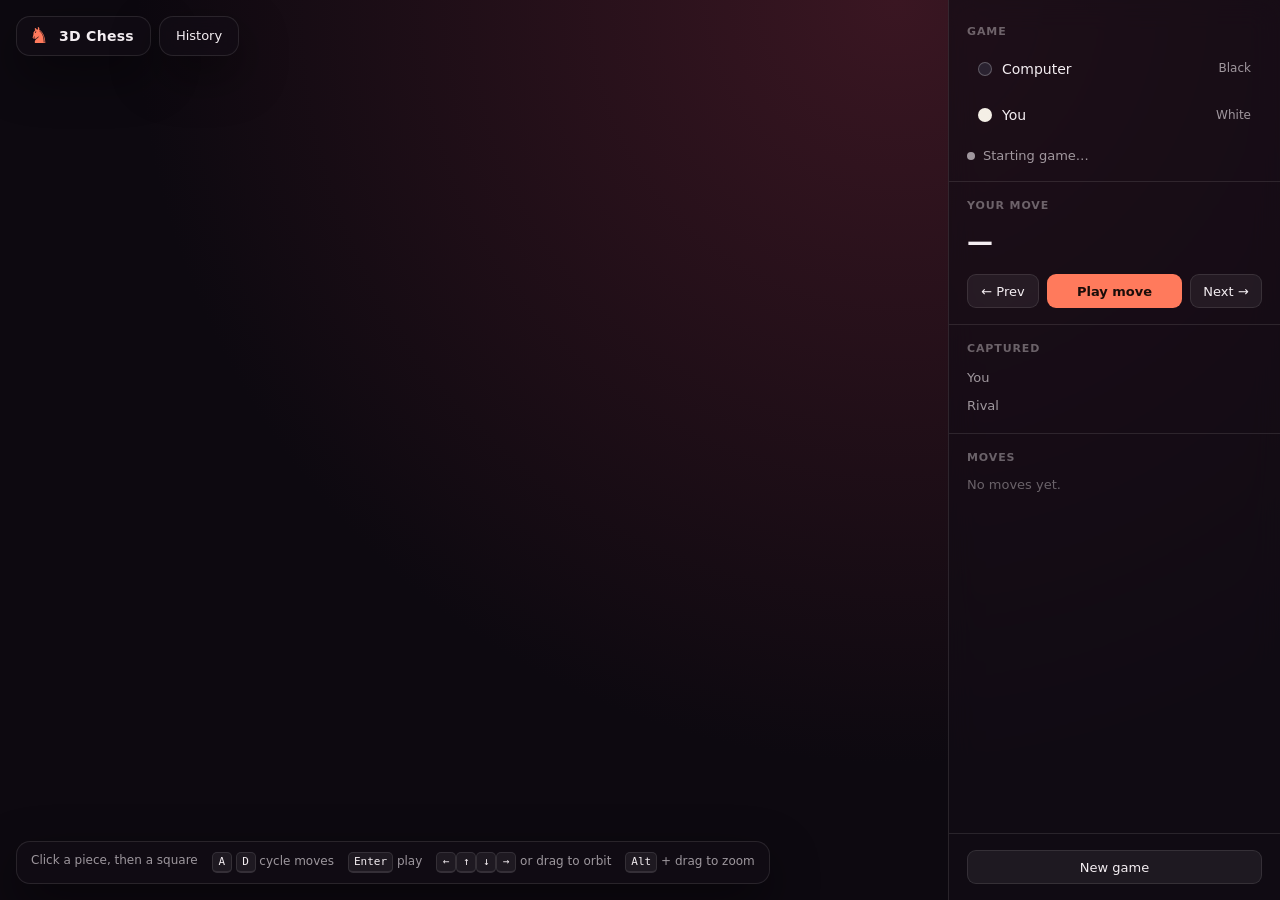
==== 3D-WebGL-CHESS/src/main/resources/static/index.html @ fab84872 "Add in history page" ====
<!DOCTYPE html>
<html lang='en'>
<head>
<title>3D Chess</title>
<meta charset='UTF-8'>
<meta name='viewport' content='width=device-width, initial-scale=1'>

<!-- JavaScript Libraries //-->
<script type='text/javascript' src='/static/js/session.js'></script>
<script type='text/javascript' src='/static/js/gl-matrix-min.js'></script>

<script type='text/javascript' src='/static/js/utils.js'></script>
<script type='text/javascript' src='/static/js/webgl-utils.js'></script>
<script type='text/javascript' src='/static/js/Camera.js'></script>
<script type='text/javascript' src='/static/js/CameraInteractor.js'></script>
<script type='text/javascript' src='/static/js/SceneTransforms.js'></script>
<script type='text/javascript' src='/static/js/Scene.js'></script>
<script type='text/javascript' src='/static/js/BoardClick.js'></script>
<script type='text/javascript' src='/static/js/Chess.js'></script>
<script type='text/javascript' src='/static/js/Textures.js'></script>
<script type='text/javascript' src='/static/js/Animation.js'></script>
<script type='text/javascript' src='/static/js/AI.js'></script>

<style>
:root {
    --bg: #0d0910;
    --glass: rgba(18, 13, 22, 0.72);
    --glass-strong: rgba(18, 13, 22, 0.9);
    --line: rgba(255, 255, 255, 0.1);
    --text: #f4eef2;
    --muted: rgba(244, 238, 242, 0.62);
    --faint: rgba(244, 238, 242, 0.38);
    --accent: #ff7a5c;
    --accent-soft: rgba(255, 122, 92, 0.16);
    --danger: #ff6b6b;
    --radius: 14px;
    color-scheme: dark;
}

* { box-sizing: border-box; }
html, body { height: 100%; margin: 0; }
[hidden] { display: none !important; }

body {
    /* echoes the skybox so the area behind the panel doesn't read as a hard edge */
    background: radial-gradient(ellipse at 70% 0%, #3a1622, transparent 60%), var(--bg);
    color: var(--text);
    font: 14px/1.45 system-ui, -apple-system, "Segoe UI", Roboto, sans-serif;
    overflow: hidden;
}

/* The 3D scene fills everything left of the panel; the HUD floats on top */
#canvas {
    position: fixed;
    top: 0;
    left: 0;
    right: var(--panel-space, 332px);
    bottom: 0;
    display: block;
    width: calc(100% - var(--panel-space, 332px));
    height: 100%;
    cursor: grab;
    outline: none;
}
#canvas:active { cursor: grabbing; }

.glass {
    background: var(--glass);
    border: 1px solid var(--line);
    border-radius: var(--radius);
    backdrop-filter: blur(14px) saturate(1.2);
    -webkit-backdrop-filter: blur(14px) saturate(1.2);
    box-shadow: 0 18px 50px rgba(0, 0, 0, 0.45);
}

/* ---- Top bar ---- */
.topbar {
    position: fixed;
    top: 16px;
    left: 16px;
    right: calc(var(--panel-space, 332px) + 16px);
    display: flex;
    align-items: center;
    justify-content: space-between;
    gap: 12px;
    pointer-events: none;
}
.topbar > * { pointer-events: auto; }

.brand {
    display: flex;
    align-items: center;
    gap: 10px;
    padding: 8px 16px 8px 12px;
    font-weight: 650;
    letter-spacing: 0.02em;
}
.brand-mark { font-size: 22px; line-height: 1; color: var(--accent); }

.topbar-left { display: flex; align-items: center; gap: 8px; }
.nav-link {
    display: inline-flex;
    align-items: center;
    height: 40px;
    padding: 0 16px;
    color: var(--text);
    font-size: 13px;
    font-weight: 500;
    text-decoration: none;
    transition: background-color 0.15s;
}
.nav-link:hover { background: var(--glass-strong); }
.nav-link:focus-visible { outline: 2px solid var(--accent); outline-offset: 2px; }

.session {
    display: flex;
    align-items: center;
    gap: 10px;
    padding: 6px 6px 6px 12px;
    border-radius: 999px;
    font-size: 13px;
}
.session img { width: 26px; height: 26px; border-radius: 50%; }
.session-name { max-width: 180px; overflow: hidden; white-space: nowrap; text-overflow: ellipsis; }

/* ---- Buttons ---- */
.btn {
    display: inline-flex;
    align-items: center;
    justify-content: center;
    gap: 6px;
    height: 34px;
    padding: 0 14px;
    border: 1px solid var(--line);
    border-radius: 9px;
    background: rgba(255, 255, 255, 0.06);
    color: var(--text);
    font-family: inherit;
    font-size: 13px;
    font-weight: 500;
    line-height: 1;
    cursor: pointer;
    transition: background-color 0.15s, border-color 0.15s, opacity 0.15s;
}
.btn:hover:not(:disabled) { background: rgba(255, 255, 255, 0.12); }
.btn:focus-visible { outline: 2px solid var(--accent); outline-offset: 2px; }
.btn:disabled { opacity: 0.4; cursor: not-allowed; }
.btn-primary { background: var(--accent); border-color: transparent; color: #1a0d09; font-weight: 650; }
.btn-primary:hover:not(:disabled) { background: #ff8f75; }
.btn-pill { border-radius: 999px; height: 28px; padding: 0 12px; }
.btn-block { width: 100%; }

/* ---- Side panel ---- */
/* docked flush to the right edge, exactly where the canvas ends */
.panel {
    position: fixed;
    top: 0;
    right: 0;
    bottom: 0;
    width: var(--panel-space, 332px);
    display: flex;
    flex-direction: column;
    overflow: hidden;
    padding-top: 8px;
    border-width: 0 0 0 1px;
    border-radius: 0;
    box-shadow: none;
}

.section { padding: 16px 18px; border-bottom: 1px solid var(--line); }
.section:last-child { border-bottom: 0; }
.section-title {
    margin: 0 0 10px;
    color: var(--faint);
    font-size: 11px;
    font-weight: 600;
    letter-spacing: 0.08em;
    text-transform: uppercase;
}

.players { display: grid; gap: 8px; }
.player {
    display: flex;
    align-items: center;
    gap: 10px;
    padding: 8px 10px;
    border: 1px solid transparent;
    border-radius: 10px;
    transition: background-color 0.2s, border-color 0.2s;
}
.player.active { background: var(--accent-soft); border-color: rgba(255, 122, 92, 0.35); }
.swatch { width: 14px; height: 14px; border-radius: 50%; flex: none; }
.swatch.white { background: #f4efe6; }
.swatch.black { background: #2a2230; border: 1px solid rgba(255, 255, 255, 0.25); }
.player-name { flex: 1; }
.player-tag { color: var(--muted); font-size: 12px; }

.status {
    display: flex;
    align-items: center;
    gap: 8px;
    margin-top: 12px;
    color: var(--muted);
    font-size: 13px;
}
.status.check { color: var(--danger); font-weight: 600; }
.dot { width: 8px; height: 8px; border-radius: 50%; background: currentColor; flex: none; }
.status.thinking .dot { animation: pulse 1s ease-in-out infinite; }
@keyframes pulse { 50% { opacity: 0.25; } }

.selected-move {
    display: flex;
    align-items: baseline;
    justify-content: space-between;
    gap: 8px;
    margin-bottom: 12px;
}
.selected-san { font-size: 26px; font-weight: 650; letter-spacing: 0.01em; }
.selected-detail { color: var(--muted); font-size: 13px; }
.move-controls { display: grid; grid-template-columns: 72px 1fr 72px; gap: 8px; }
.move-controls .btn { padding: 0 8px; white-space: nowrap; }

.captured { display: grid; gap: 6px; font-size: 13px; }
.captured-row { display: flex; align-items: center; gap: 10px; min-height: 22px; }
.captured-label { width: 44px; color: var(--muted); }
.captured-pieces { font-size: 19px; line-height: 1; letter-spacing: 1px; }
.captured-none { color: var(--faint); font-size: 12px; }

.history-section { flex: 1; min-height: 0; display: flex; flex-direction: column; }
.history {
    flex: 1;
    min-height: 0;
    margin: 0;
    padding: 0;
    overflow-y: auto;
    list-style: none;
    font-variant-numeric: tabular-nums;
}
.history li {
    display: grid;
    grid-template-columns: 34px 1fr 1fr;
    padding: 4px 6px;
    border-radius: 6px;
}
.history li:nth-child(odd) { background: rgba(255, 255, 255, 0.03); }
.history .num { color: var(--faint); }
.history .last { color: var(--accent); font-weight: 600; }
.history-empty { margin: 0; color: var(--faint); font-size: 13px; }

/* ---- Controls hint ---- */
.hint {
    position: fixed;
    left: 16px;
    bottom: 16px;
    display: flex;
    flex-wrap: wrap;
    gap: 6px 14px;
    max-width: calc(100% - var(--panel-space, 332px) - 32px);
    padding: 10px 14px;
    color: var(--muted);
    font-size: 12px;
}
.hint span { white-space: nowrap; }
kbd {
    display: inline-block;
    min-width: 20px;
    padding: 1px 5px;
    border: 1px solid var(--line);
    border-bottom-width: 2px;
    border-radius: 5px;
    background: rgba(255, 255, 255, 0.06);
    color: var(--text);
    font: 11px/16px ui-monospace, "Cascadia Mono", Consolas, monospace;
    text-align: center;
}

/* ---- Game over ---- */
.overlay {
    position: fixed;
    inset: 0;
    display: grid;
    place-items: center;
    padding: 24px;
    background: rgba(8, 5, 10, 0.55);
    animation: fade 0.3s ease-out;
}
@keyframes fade { from { opacity: 0; } }
.result-card {
    width: 100%;
    max-width: 360px;
    padding: 32px 28px 28px;
    background: var(--glass-strong);
    text-align: center;
}
.result-crest { font-size: 48px; line-height: 1; color: var(--accent); }
.result-title { margin: 14px 0 6px; font-size: 24px; }
.result-detail { margin: 0 0 24px; color: var(--muted); }

/* ---- Small screens: panel becomes a bottom sheet ---- */
@media (max-width: 720px) {
    /* scene on top, game sheet below */
    #canvas { right: 0; bottom: calc(46vh + 24px); width: 100%; height: calc(100% - 46vh - 24px); }
    .topbar { right: 16px; }
    .panel {
        top: auto; left: 16px; right: 16px; bottom: 16px; width: auto; height: 46vh;
        overflow-y: auto; padding-top: 0;
        border-width: 1px; border-radius: var(--radius); box-shadow: 0 18px 50px rgba(0, 0, 0, 0.45);
    }
    .history-section { flex: none; }
    .history { max-height: 140px; }
    .hint { display: none; }
    .brand-text { display: none; }
    .session-name { max-width: 110px; }
}
</style>
</head>
<body>

<canvas id='canvas' tabindex='0' aria-label='3D chess board. Drag to orbit the camera.'></canvas>

<header class='topbar'>
    <div class='topbar-left'>
        <div class='brand glass'>
            <span class='brand-mark' aria-hidden='true'>&#9822;</span>
            <span class='brand-text'>3D Chess</span>
        </div>
        <a class='nav-link glass' href='/history'>History</a>
    </div>
    <div id='session' class='session glass' hidden>
        <img id='sessionPicture' alt='' referrerpolicy='no-referrer'>
        <span id='sessionName' class='session-name'></span>
        <button type='button' class='btn btn-pill' onclick='signOut()'>Sign out</button>
    </div>
</header>

<aside class='panel glass' aria-label='Game'>
    <section class='section'>
        <h2 class='section-title'>Game</h2>
        <div class='players'>
            <div class='player' id='playerBlack'>
                <span class='swatch black'></span>
                <span class='player-name'>Computer</span>
                <span class='player-tag'>Black</span>
            </div>
            <div class='player' id='playerWhite'>
                <span class='swatch white'></span>
                <span class='player-name'>You</span>
                <span class='player-tag'>White</span>
            </div>
        </div>
        <div class='status' id='status' role='status'><span class='dot'></span><span id='statusText'>Starting game&hellip;</span></div>
    </section>

    <section class='section'>
        <h2 class='section-title'>Your move</h2>
        <div class='selected-move'>
            <span class='selected-san' id='selectedSan'>&mdash;</span>
            <span class='selected-detail' id='selectedDetail'></span>
        </div>
        <div class='move-controls'>
            <button type='button' class='btn' id='prevMove' onclick='selectMove(-1)' aria-label='Previous move'>&larr; Prev</button>
            <button type='button' class='btn btn-primary' id='playMove' onclick='playSelected()'>Play move</button>
            <button type='button' class='btn' id='nextMove' onclick='selectMove(1)' aria-label='Next move'>Next &rarr;</button>
        </div>
    </section>

    <section class='section'>
        <h2 class='section-title'>Captured</h2>
        <div class='captured'>
            <div class='captured-row'><span class='captured-label'>You</span><span class='captured-pieces' id='capturedByWhite'></span></div>
            <div class='captured-row'><span class='captured-label'>Rival</span><span class='captured-pieces' id='capturedByBlack'></span></div>
        </div>
    </section>

    <section class='section history-section'>
        <h2 class='section-title'>Moves</h2>
        <p class='history-empty' id='historyEmpty'>No moves yet.</p>
        <ol class='history' id='history'></ol>
    </section>

    <section class='section'>
        <button type='button' class='btn btn-block' onclick='newGame()'>New game</button>
    </section>
</aside>

<div class='hint glass' aria-label='Controls'>
    <span>Click a piece, then a square</span>
    <span><kbd>A</kbd> <kbd>D</kbd> cycle moves</span>
    <span><kbd>Enter</kbd> play</span>
    <span><kbd>&larr;</kbd><kbd>&uarr;</kbd><kbd>&darr;</kbd><kbd>&rarr;</kbd> or drag to orbit</span>
    <span><kbd>Alt</kbd> + drag to zoom</span>
</div>

<div class='overlay' id='gameOver' hidden>
    <div class='result-card glass' role='dialog' aria-modal='true' aria-labelledby='resultTitle'>
        <div class='result-crest' aria-hidden='true'>&#9818;</div>
        <h2 class='result-title' id='resultTitle'></h2>
        <p class='result-detail' id='resultDetail'></p>
        <button type='button' class='btn btn-primary btn-block' onclick='newGame()'>Play again</button>
    </div>
</div>


<script>

/*

	The project is seperated into many javascript files for clean code
	
	The technqiues used are described in this section
	
	for Animation we used b-slpine interpolation for animations 
		this is all located in the Animation.js file
		
	for Textures all of the texture loading and processing in Textures.js
	
	Many of the other techinques where reused from previous projects
	
	All of the rendering happens in the draw function in the Scene.js file
	
	
*/






var gl = null;     // WebGL context
var shaderProgram = null;    // The program (shaders)
var materials = null;
var skyPrg = null;
var anime = [];
var Pos = null;
var boxPos = null;
var chess = null;

var curMove = 0;
var allMoves = null;
var gameId = '123';
var playerId = "";
var moveLock = false;
var startingColor = "WHITE";

/* ---------- HUD ---------- */

var thinking = false;      // waiting on the server for our move + the computer's reply
var gameOverShown = false;

const PIECE_NAMES = { p: "Pawn", n: "Knight", b: "Bishop", r: "Rook", q: "Queen", k: "King" };
const GLYPHS = {
    w: { k: "♔", q: "♕", r: "♖", b: "♗", n: "♘", p: "♙" },
    b: { k: "♚", q: "♛", r: "♜", b: "♝", n: "♞", p: "♟" }
};

function $id(id){ return document.getElementById(id); }

/*
    chess.js lists a promotion once per piece (=Q, =R, =B, =N) with identical squares,
    so cycling could silently pick a rook; pawns always promote to a queen
*/
function playerMoves(){
    return chess.moves({verbose : true}).filter(m => !m.promotion || m.promotion === "q");
}

function canPlay(){
    return !thinking && !chess.game_over() && chess.turn() === "w" && allMoves && allMoves.length > 0;
}

function highlightSelected(){
    if(!allMoves || allMoves.length === 0) return;
    const mv = allMoves[curMove];
    try{
        clearMoves();
        showMove(mv.from, mv.to);
    }
    catch(err){
        // models are still loading; the highlight shows up on the next selection
    }
}

function selectMove(delta){
    if(!canPlay()) return;
    curMove = (curMove + delta + allMoves.length) % allMoves.length;
    highlightSelected();
    refreshHud();
}

function playSelected(){
    if(!canPlay()) return;
    const mv = allMoves[curMove];
    move(mv.from, mv.to, mv.promotion);
}

/* ---------- Clicking pieces ---------- */

var selectedFrom = null;   // square of the piece picked by clicking, waiting for a destination

function isOwnPiece(square){
    const piece = square && chess.get(square);
    return !!piece && piece.color === chess.turn();
}

function clickTarget(square){
    if(!square || !canPlay()) return null;
    if(selectedFrom && allMoves.some(m => m.from === selectedFrom && m.to === square)) return "destination";
    if(isOwnPiece(square)) return "piece";
    return null;
}

function clearSelection(){
    selectedFrom = null;
    clearMoves();
}

function onSquareClicked(square){
    const target = clickTarget(square);
    if(target === "destination"){
        const mv = allMoves.find(m => m.from === selectedFrom && m.to === square);
        clearSelection();
        move(mv.from, mv.to, mv.promotion);
        return;
    }
    if(target === "piece"){
        clearMoves();
        selectedFrom = square;
        const piece = pieceAt(square);
        if(piece) piece.Selected = true;
        showMoves(square);
        // keep the panel's move in step with the clicked piece
        const first = allMoves.findIndex(m => m.from === square);
        if(first >= 0) curMove = first;
        refreshHud();
        return;
    }
    if(selectedFrom){
        clearSelection();
        refreshHud();
    }
}

function onSquareHovered(square){
    document.getElementById("canvas").style.cursor = clickTarget(square) ? "pointer" : "";
}

function newGame(){
    window.location.reload();
}

function setStatus(text, kind){
    $id("statusText").textContent = text;
    $id("status").className = "status" + (kind ? " " + kind : "");
}

function refreshHud(){
    if(!chess) return;
    const turn = chess.turn();
    $id("playerWhite").classList.toggle("active", turn === "w" && !chess.game_over());
    $id("playerBlack").classList.toggle("active", turn === "b" && !chess.game_over());

    if(chess.game_over()) setStatus("Game over");
    else if(thinking) setStatus("Computer is thinking…", "thinking");
    else if(chess.in_check() && turn === "w") setStatus("Check — your move", "check");
    else setStatus(turn === "w" ? "Your move" : "Waiting for the computer");

    // Selected move
    const playable = canPlay();
    if(playable && curMove >= allMoves.length) curMove = 0;
    const mv = playable ? allMoves[curMove] : null;
    $id("selectedSan").textContent = mv ? mv.san : "—";
    $id("selectedDetail").textContent = mv
        ? `${PIECE_NAMES[mv.piece]} ${mv.from}→${mv.to}${mv.promotion ? " = " + PIECE_NAMES[mv.promotion] : ""} · ${curMove + 1}/${allMoves.length}`
        : "";
    ["prevMove", "playMove", "nextMove"].forEach(id => $id(id).disabled = !playable);

    // Move list, one row per full move
    const verbose = chess.history({ verbose: true });
    const list = $id("history");
    list.textContent = "";
    for(let i = 0; i < verbose.length; i += 2){
        const li = document.createElement("li");
        [String(i / 2 + 1) + ".", verbose[i].san, verbose[i + 1] ? verbose[i + 1].san : ""].forEach((text, col) => {
            const span = document.createElement("span");
            span.textContent = text;
            if(col === 0) span.className = "num";
            else if(i + col - 1 === verbose.length - 1) span.className = "last";
            li.appendChild(span);
        });
        list.appendChild(li);
    }
    $id("historyEmpty").hidden = verbose.length > 0;
    list.scrollTop = list.scrollHeight;

    // Captured pieces, grouped by who took them
    const taken = { w: [], b: [] };
    verbose.filter(m => m.captured).forEach(m => {
        taken[m.color].push(GLYPHS[m.color === "w" ? "b" : "w"][m.captured]);
    });
    [["capturedByWhite", "w"], ["capturedByBlack", "b"]].forEach(([id, color]) => {
        const el = $id(id);
        el.textContent = taken[color].join("") || "None";
        el.className = taken[color].length ? "captured-pieces" : "captured-none";
    });
}

function showGameOver(){
    if(gameOverShown) return;
    gameOverShown = true;
    let title, detail;
    if(chess.in_checkmate()){
        const youWon = chess.turn() === "b";
        title = youWon ? "Checkmate — you win" : "Checkmate — you lose";
        detail = youWon ? "Nicely played." : "The computer got you this time.";
    }
    else if(chess.in_stalemate()){ title = "Stalemate"; detail = "No legal moves left — it's a draw."; }
    else if(chess.in_threefold_repetition()){ title = "Draw"; detail = "Threefold repetition."; }
    else if(chess.insufficient_material()){ title = "Draw"; detail = "Not enough material to checkmate."; }
    else { title = "Draw"; detail = "Fifty-move rule."; }
    $id("resultTitle").textContent = title;
    $id("resultDetail").textContent = detail;
    $id("gameOver").hidden = false;
    refreshHud();
}

// Match the canvas resolution to its on-screen size so the scene stays sharp and undistorted
function resizeCanvas(){
    const c = $id("canvas");
    const dpr = Math.min(window.devicePixelRatio || 1, 2);
    const w = Math.max(1, Math.round(c.clientWidth * dpr));
    const h = Math.max(1, Math.round(c.clientHeight * dpr));
    if(c.width !== w || c.height !== h){
        c.width = w;
        c.height = h;
    }
    if(gl){
        gl.viewportWidth = w;
        gl.viewportHeight = h;
    }
}

/* ---------- Server calls ---------- */

async function getGameId(){
    const params = new URLSearchParams()
    params.append("startingSide", startingColor)
    fetch(`/game/start?${params}`, {
        method: "GET",
    })
    .then(checkAuth)
    .then(readResult)
    .then(data => {
        gameId = data.gameId;
        playerId = data.playerId;
        refreshHud();
    })
    .catch(err => {
        console.log(err);
        setStatus("Couldn't start a game. Try reloading.", "check");
    });
}

// the server checks every move: it must be this player's game, their turn, and a legal move
function readResult(re){
    if(!re.ok){
        const reason = { 400: "That move was rejected.", 404: "This game is no longer available.", 409: "That move can't be played right now." };
        throw new Error(reason[re.status] || "Something went wrong. Try again.");
    }
    return re.json();
}

async function postMove(move){
    console.log(JSON.stringify(move))
    const path = `/game/${gameId}/move`
    await fetch(path , {
        method: "POST",
        headers: {
            'Accept': 'application/json',
            'Content-Type': 'application/json',
            'X-XSRF-TOKEN': csrfToken()
        },
        body: JSON.stringify(move)
    })
    .then(checkAuth)
    .then(readResult)
    .then(re => {
        console.log(re)
        createAnime(re.move, re.moveResult);
        if(re.status === "IN_PROGRESS"){
            refreshHud();
            getOppMove();
        }
        else{
            thinking = false;
            refreshHud();
        }
    })
    .catch(moveFailed);
}

function moveFailed(err){
    console.log(err);
    thinking = false;
    refreshHud();
    if(err && err.message && !chess.game_over()) setStatus(err.message, "check");
}

function getOppMove(move){
    console.log(JSON.stringify(move))
    const path = `/game/${gameId}/opponents/move`
    fetch(path , {
        method: "GET",
    })
        .then(checkAuth)
        .then(readResult)
        .then(re => {
            console.log(re)
            createAnime(re.move, re.moveResult)
            allMoves = playerMoves();
            curMove = 0;
            thinking = false;
            refreshHud();
        })
        .catch(moveFailed);
}

function move(from, to, promotion){
    if(thinking) return;
    thinking = true;
    refreshHud();
    postMove({from: from , to: to, promotion: promotion || null})
}
// cord is the piece's logical square; captured or replaced pieces have it cleared
function pieceAt(square){
    return Scene.objects.filter(obj => obj.cord == square)[0];
}

function animateTo(obj, square){
    obj.cord = square;
    obj.animation = Animation.createAnimation(obj.location , Pos[obj.name][square]);
}

function whenLanded(obj, callback){
    (function check(){
        if(obj.animation) requestAnimFrame(check);
        else callback();
    })();
}

/*
    Every mesh is modelled at its starting square and placed with an offset from
    Pos[meshName], so the promoted piece reuses the GPU buffers of an existing mesh
    of that type and colour (side picks the white/black texture) and that mesh's Pos table.
*/
function promote(pawn, square, type){
    const typeName = PIECE_NAMES[type];
    const meshes = Scene.objects.filter(o => o.name && o.name.startsWith(typeName) && o.vertexBuff);
    // same colour first: knights are modelled facing their own side
    const template = meshes.filter(o => o.side === pawn.side)[0] || meshes[0];
    const piece = {
        name: template.name,
        side: pawn.side,
        location: Pos[template.name][square].slice(),
        cord: square,
        Selected: false,
        isVisible: false,
        promoted: true,
        normals: template.normals,
        vertexBuff: template.vertexBuff,
        IdxBuffer: template.IdxBuffer,
        textBuff: template.textBuff
    };
    Scene.objects.push(piece);
    pawn.cord = "";

    // swap models once the pawn reaches the last rank, unless the new piece was taken in the meantime
    whenLanded(pawn, () => {
        pawn.isVisible = false;
        if(piece.cord) piece.isVisible = true;
    });
}

/*
    localMove is the {from, to} that was sent; move is the server's verbose
    chess.js result, which is what knows about captures, castling and promotion
*/
function createAnime(localMove,move){
    if(move){
        try{
            chess.move({from: move.from, to: move.to, promotion: move.promotion})

            //make the captured piece invisible; en passant takes the pawn beside the target square
            if(move.captured){
                let square = move.flags.includes("e") ? move.to[0] + move.from[1] : move.to;
                let captured = pieceAt(square);
                if(captured){
                    captured.isVisible = false;
                    captured.Selected = false;
                    captured.cord = "";
                }
            }

            //castling: k = king side (h -> f), q = queen side (a -> d)
            if(move.flags.includes("k") || move.flags.includes("q")){
                let rank = move.from[1];
                let kingSide = move.flags.includes("k");
                let rook = pieceAt((kingSide ? "h" : "a") + rank);
                if(rook) animateTo(rook, (kingSide ? "f" : "d") + rank);
            }

            let piece = pieceAt(move.from);
            animateTo(piece, move.to);
            if(move.promotion){
                promote(piece, move.to, move.promotion);
            }
            clearMoves();
        }
        catch(err){
            console.log(err);
        }
    }
}


function showMoves(from){

	let moves = chess.moves({'square' : from , verbose : true })
	console.log(moves);
	moves.forEach(function(move){
		let boxes = Scene.boxs.filter(x => x.name == move.to)
		boxes.forEach(b => b.isVisible = true);
		
	})

}
function showMove(from , to){
	
	let piece = Scene.objects.filter(x => x.cord == from)[0]
	let box = Scene.boxs.filter(x => x.name == to )[0]
	console.log(piece);
	piece.Selected = true;
	box.isVisible = true;

}
function clearMoves(){

	let boxs = Scene.boxs.filter(x => x.isVisible)
	let piece = Scene.objects.filter(x => x.Selected);
	piece.forEach(x => x.Selected = false);
	boxs.forEach(x => x.isVisible = false)

}


function initSkybox(attrList , uniformList){

	var fragmentShader = null; //= utils.getShader(gl, "shader-fs");
	var vertexShader = null; //= utils.getShader(gl, "shader-vs");
	
	Scene.loadna("/shader/skybox.vert" , function(text,url){
	    console.log(text);
		let shader = gl.createShader(gl.VERTEX_SHADER)
		gl.shaderSource(shader , text);
		gl.compileShader(shader);
		vertexShader = shader;
		
	});
	
	Scene.loadna("/shader/skybox.frag", function(text , url){
		
		let shader = gl.createShader(gl.FRAGMENT_SHADER);
		gl.shaderSource(shader , text);
		gl.compileShader(shader)
		fragmentShader = shader;
		
	
	});
	 
	skyPrg = gl.createProgram();
	gl.attachShader(skyPrg, vertexShader);
	gl.attachShader(skyPrg, fragmentShader);
	
	gl.linkProgram(skyPrg);
	
	if (!gl.getProgramParameter(skyPrg, gl.LINK_STATUS)) {
			

			alert("Could not initialise shaders");
	}
	
	
	for(var i=0, max = attrList.length; i <max; i+=1){
			skyPrg[attrList[i]] = gl.getAttribLocation(skyPrg, attrList[i]);
	}
	for(var i=0, max = uniformList.length; i < max; i +=1){
			skyPrg[uniformList[i]] = gl.getUniformLocation(skyPrg, uniformList[i]);
	}
	
	gl.uniform3fv(skyPrg.uLightPosition,   [0,5,20]);
	gl.uniform3fv(skyPrg.uLightAmbient,    [1.0,1.0,1.0,1.0]);
	gl.uniform4fv(skyPrg.uLightDiffuse,    [1.0,1.0,1.0,1.0]);
	gl.uniform1f(skyPrg.uAlpha, 1.0);
	//gl.uniform1i(skyPrg.uUseVertexColor, useVertexColors);
	gl.uniform1i(skyPrg.uUseLambert, true);
	
	//console.log(skyPrg)
}
	function renderSkyBox(){
		
		try{
			if(Scene.objects == undefined) return;
			var object = Scene.objects[0];
			//console.log(object)
			gl.useProgram(skyPrg);
			Scene.transforms.prg = skyPrg;
			
			Scene.transforms.updatePerspective();
			
			Scene.transforms.calculateModelView();
			Scene.transforms.push();
			mat4.scale(Scene.transforms.mvMatrix , [420.0,420.0,420.0]);
			mat4.rotate(Scene.transforms.mvMatrix  , 90 , [0,0,0])
			
			Scene.transforms.setMatrixUniforms();
			Scene.transforms.pop();
			
		
			//console.log(object.vertexBuff.itemSize)
			
			//gl.uniform4fv(skyPrg.uMaterialDiffuse, [1.0,1.0,1.0,1.0]);
			//gl.uniform4fv(skyPrg.uMaterialAmbient, [1.0,1.0,1.0,1.0]);
			//gl.uniform1i(skyPrg.uWireframe,false);
			
			
			//Setting attributes
			gl.enableVertexAttribArray(skyPrg.aVertexPosition);
		   // gl.disableVertexAttribArray(skyPrg.aVertexNormal);
			//gl.disableVertexAttribArray(skyPrg.aVertexColor);
		
			gl.bindBuffer(gl.ARRAY_BUFFER, object.vertexBuff);
			gl.vertexAttribPointer(skyPrg.aVertexPosition, object.vertexBuff.itemSize, gl.FLOAT, false, 0, 0);
			gl.enableVertexAttribArray(skyPrg.aVertexPosition);
			
			gl.enableVertexAttribArray(skyPrg.aVertexTextureCoords);
			gl.bindBuffer(gl.ARRAY_BUFFER, object.textBuff);
			gl.vertexAttribPointer(skyPrg.aVertexTextureCoords, object.textBuff.itemSize, gl.FLOAT, false, 0, 0);

			
			gl.activeTexture(gl.TEXTURE0);
			gl.bindTexture(gl.TEXTURE_CUBE_MAP, Texture.skybox);
			gl.uniform1i(skyPrg.uCubeSampler, 0);
			gl.texParameteri(gl.TEXTURE_CUBE_MAP, gl.TEXTURE_WRAP_S, gl.CLAMP_TO_EDGE);
			gl.texParameteri(gl.TEXTURE_2D, gl.TEXTURE_WRAP_T, gl.CLAMP_TO_EDGE);

			gl.bindBuffer(gl.ARRAY_BUFFER, object.normals);
			gl.vertexAttribPointer(skyPrg.aVertexNormal, object.normals.itemSize, gl.FLOAT, false, 0, 0);
			gl.enableVertexAttribArray(skyPrg.aVertexNormal);
			
			gl.bindBuffer(gl.ELEMENT_ARRAY_BUFFER, object.IdxBuffer);
			gl.drawElements(gl.TRIANGLES, object.IdxBuffer.numItems, gl.UNSIGNED_SHORT,0)

			gl.bindBuffer(gl.ARRAY_BUFFER, null);
			gl.bindBuffer(gl.ELEMENT_ARRAY_BUFFER, null);

	}catch(err)
	{
		console.log(err);
	}

	}
	
 function initLights(){
    
     /*

        These Thing where implemented setting the apporiapte values here
        and then having the graphics shader compute the phong model based
        off these values. The material values where provided by the json
        model so we just imported them

     */

    //if(materials != null){
        gl.uniform3f(shaderProgram.uLightPosition,    0.0, 0.0, 125.0); //changed
        gl.uniform4fv(shaderProgram.uLightAmbient,  [.5,.5,.5,1.0]);
        gl.uniform4fv(shaderProgram.uLightDiffuse,  [0.5,0.5,0.5,1.0]); 
        gl.uniform4fv(shaderProgram.uLightSpecular,  [0.5,0.5,0.5,1.0]);
		
        gl.uniform4fv(shaderProgram.uMaterialAmbient, [.5,.5,.5,1.0]); 
        gl.uniform4fv(shaderProgram.uMaterialDiffuse, [0.5,0.5,0.5,1.0]);
        gl.uniform4fv(shaderProgram.uMaterialSpecular,[0.5,0.5,0.5,1.0]);
		
        //gl.uniform1f(shaderProgram.uShininess, materials[5].value);
        loaded = false;
    
}

function main(){

	chess = new Chess();
    getGameId();
    loadUser();
    resizeCanvas();
    utils.initGL(document.getElementById("canvas"))
    window.addEventListener("resize", resizeCanvas);
    // Keyboard controls live in CameraInteractor; keep the panel in sync with them
    window.addEventListener("keydown", () => { selectedFrom = null; refreshHud(); });

    utils.initShaders();
	initSkybox(["aVertexPosition",
					"aVertexNormal",
					"aVertexColor",
					"aVertexTextureCoords"] , 	
	
	[				"uPMatrix", 
					"uMVMatrix", 
					"uNMatrix",
					"uMaterialDiffuse",
					"uMaterialAmbient",
					"uLightAmbient",
					"uLightDiffuse",
					"uLightPosition",
					"uWireframe",
					"uAlpha",
					"uUseVertexColor",
					"uUseLambert",
					"uSampler",
					"uCubeSampler"
					])
	Scene.init();
	BoardClick.init(document.getElementById("canvas"), onSquareClicked, onSquareHovered);
	Scene.loadna('/chesspos.json' , function(chessPosition){
		Pos = JSON.parse(chessPosition);
		console.log(Pos)
	})
	Scene.loadna('/boxpos.json' , function(box){
		boxPos = JSON.parse(box);
	})
	

	Scene.load('/static/model/P2_model_ChessPiecesandBoardDone_mini.json' , Scene.loadModels);
	Scene.load('/static/model/texCube.json' , Scene.loadCube);
	Scene.load('/static/gandalf.json' , function(m){
		Scene.wizard = [];
		
		m.meshes.forEach(function(model , i )				{
				
					var vertices = new Float32Array(model.vertices);
					var normal = new Float32Array(model.normals);
					var faces = new Uint16Array([].concat.apply([] , model.faces));
					
					
					var textures = new Float32Array(model.texturecoords[0])
					
					
					let obj = { 
								'location' : [0,0,0],
								'Selected' : false ,
								'normals' : gl.createBuffer() , 
								'vertexBuff': gl.createBuffer() , 
								'IdxBuffer':gl.createBuffer(),
								'textBuff' : gl.createBuffer(),
								'isVisible' : true
							  };
					

					gl.bindBuffer(gl.ARRAY_BUFFER, obj.normals);
					gl.bufferData(gl.ARRAY_BUFFER, normal, gl.STATIC_DRAW);
					obj.normals.itemSize = 3;
					obj.normals.numItems = normal.length / 3;

					
					gl.bindBuffer(gl.ARRAY_BUFFER, obj.textBuff);
					gl.bufferData(gl.ARRAY_BUFFER, textures, gl.STATIC_DRAW);
					obj.textBuff.itemSize = 2;
					obj.textBuff.numItems = textures.length / 2;
					

					gl.bindBuffer(gl.ARRAY_BUFFER, obj.vertexBuff);
					gl.bufferData(gl.ARRAY_BUFFER, vertices, gl.STATIC_DRAW);
					obj.vertexBuff.itemSize = 3;
					obj.vertexBuff.numItems = vertices.length / 3;

					
					gl.bindBuffer(gl.ELEMENT_ARRAY_BUFFER, obj.IdxBuffer);
					gl.bufferData(gl.ELEMENT_ARRAY_BUFFER, faces, gl.STATIC_DRAW);
					obj.IdxBuffer.itemSize = 1;
					obj.IdxBuffer.numItems = faces.length ;

					Scene.wizard.push(obj)
				});
		
	})
	
	
	
	Texture.init(["/static/textures/board.png" , "/static/textures/ASHSEN_2.GIF" , "/static/textures/ASHSEN_2BUMP.gif"])
	Texture.cubeMapTexture(["/static/Skybox/spire_rt.png" , "/static/Skybox/spire_lf.png" , "/static/Skybox/spire_ft.png" , "/static/Skybox/spire_bk.png" , "/static/Skybox/spire_dn.png" , "/static/Skybox/spire_up.png"]);
	Scene.transforms.prg = shaderProgram;
	console.log(Scene.transforms.prg);
	//animationInit();
	gl.clearColor(0.0,0.0,0.0,1.0);
    gl.enable(gl.DEPTH_TEST);
    gl.enable(gl.BLEND);
    gl.blendFunc(gl.SRC_ALPHA, gl.ONE_MINUS_SRC_ALPHA);
	
	allMoves = playerMoves();
    refreshHud();
    tick();
	
}


window.onload = main


</script>
</body>
</html>
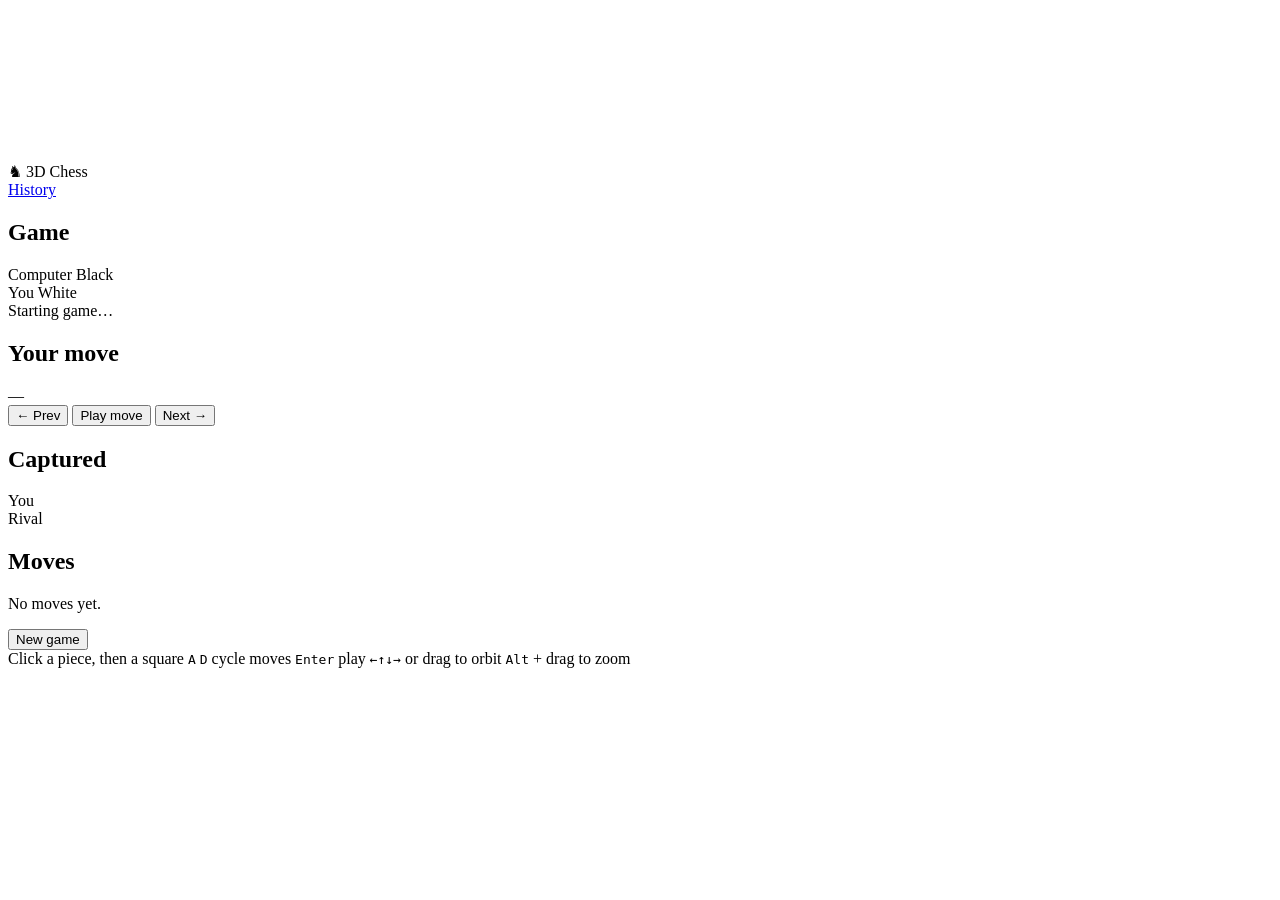
==== commit d0cc667d: "move css out" ====
--- a/3D-WebGL-CHESS/src/main/resources/static/index.html
+++ b/3D-WebGL-CHESS/src/main/resources/static/index.html
@@ -21,298 +21,7 @@
 <script type='text/javascript' src='/static/js/Animation.js'></script>
 <script type='text/javascript' src='/static/js/AI.js'></script>
 
-<style>
-:root {
-    --bg: #0d0910;
-    --glass: rgba(18, 13, 22, 0.72);
-    --glass-strong: rgba(18, 13, 22, 0.9);
-    --line: rgba(255, 255, 255, 0.1);
-    --text: #f4eef2;
-    --muted: rgba(244, 238, 242, 0.62);
-    --faint: rgba(244, 238, 242, 0.38);
-    --accent: #ff7a5c;
-    --accent-soft: rgba(255, 122, 92, 0.16);
-    --danger: #ff6b6b;
-    --radius: 14px;
-    color-scheme: dark;
-}
-
-* { box-sizing: border-box; }
-html, body { height: 100%; margin: 0; }
-[hidden] { display: none !important; }
-
-body {
-    /* echoes the skybox so the area behind the panel doesn't read as a hard edge */
-    background: radial-gradient(ellipse at 70% 0%, #3a1622, transparent 60%), var(--bg);
-    color: var(--text);
-    font: 14px/1.45 system-ui, -apple-system, "Segoe UI", Roboto, sans-serif;
-    overflow: hidden;
-}
-
-/* The 3D scene fills everything left of the panel; the HUD floats on top */
-#canvas {
-    position: fixed;
-    top: 0;
-    left: 0;
-    right: var(--panel-space, 332px);
-    bottom: 0;
-    display: block;
-    width: calc(100% - var(--panel-space, 332px));
-    height: 100%;
-    cursor: grab;
-    outline: none;
-}
-#canvas:active { cursor: grabbing; }
-
-.glass {
-    background: var(--glass);
-    border: 1px solid var(--line);
-    border-radius: var(--radius);
-    backdrop-filter: blur(14px) saturate(1.2);
-    -webkit-backdrop-filter: blur(14px) saturate(1.2);
-    box-shadow: 0 18px 50px rgba(0, 0, 0, 0.45);
-}
-
-/* ---- Top bar ---- */
-.topbar {
-    position: fixed;
-    top: 16px;
-    left: 16px;
-    right: calc(var(--panel-space, 332px) + 16px);
-    display: flex;
-    align-items: center;
-    justify-content: space-between;
-    gap: 12px;
-    pointer-events: none;
-}
-.topbar > * { pointer-events: auto; }
-
-.brand {
-    display: flex;
-    align-items: center;
-    gap: 10px;
-    padding: 8px 16px 8px 12px;
-    font-weight: 650;
-    letter-spacing: 0.02em;
-}
-.brand-mark { font-size: 22px; line-height: 1; color: var(--accent); }
-
-.topbar-left { display: flex; align-items: center; gap: 8px; }
-.nav-link {
-    display: inline-flex;
-    align-items: center;
-    height: 40px;
-    padding: 0 16px;
-    color: var(--text);
-    font-size: 13px;
-    font-weight: 500;
-    text-decoration: none;
-    transition: background-color 0.15s;
-}
-.nav-link:hover { background: var(--glass-strong); }
-.nav-link:focus-visible { outline: 2px solid var(--accent); outline-offset: 2px; }
-
-.session {
-    display: flex;
-    align-items: center;
-    gap: 10px;
-    padding: 6px 6px 6px 12px;
-    border-radius: 999px;
-    font-size: 13px;
-}
-.session img { width: 26px; height: 26px; border-radius: 50%; }
-.session-name { max-width: 180px; overflow: hidden; white-space: nowrap; text-overflow: ellipsis; }
-
-/* ---- Buttons ---- */
-.btn {
-    display: inline-flex;
-    align-items: center;
-    justify-content: center;
-    gap: 6px;
-    height: 34px;
-    padding: 0 14px;
-    border: 1px solid var(--line);
-    border-radius: 9px;
-    background: rgba(255, 255, 255, 0.06);
-    color: var(--text);
-    font-family: inherit;
-    font-size: 13px;
-    font-weight: 500;
-    line-height: 1;
-    cursor: pointer;
-    transition: background-color 0.15s, border-color 0.15s, opacity 0.15s;
-}
-.btn:hover:not(:disabled) { background: rgba(255, 255, 255, 0.12); }
-.btn:focus-visible { outline: 2px solid var(--accent); outline-offset: 2px; }
-.btn:disabled { opacity: 0.4; cursor: not-allowed; }
-.btn-primary { background: var(--accent); border-color: transparent; color: #1a0d09; font-weight: 650; }
-.btn-primary:hover:not(:disabled) { background: #ff8f75; }
-.btn-pill { border-radius: 999px; height: 28px; padding: 0 12px; }
-.btn-block { width: 100%; }
-
-/* ---- Side panel ---- */
-/* docked flush to the right edge, exactly where the canvas ends */
-.panel {
-    position: fixed;
-    top: 0;
-    right: 0;
-    bottom: 0;
-    width: var(--panel-space, 332px);
-    display: flex;
-    flex-direction: column;
-    overflow: hidden;
-    padding-top: 8px;
-    border-width: 0 0 0 1px;
-    border-radius: 0;
-    box-shadow: none;
-}
-
-.section { padding: 16px 18px; border-bottom: 1px solid var(--line); }
-.section:last-child { border-bottom: 0; }
-.section-title {
-    margin: 0 0 10px;
-    color: var(--faint);
-    font-size: 11px;
-    font-weight: 600;
-    letter-spacing: 0.08em;
-    text-transform: uppercase;
-}
-
-.players { display: grid; gap: 8px; }
-.player {
-    display: flex;
-    align-items: center;
-    gap: 10px;
-    padding: 8px 10px;
-    border: 1px solid transparent;
-    border-radius: 10px;
-    transition: background-color 0.2s, border-color 0.2s;
-}
-.player.active { background: var(--accent-soft); border-color: rgba(255, 122, 92, 0.35); }
-.swatch { width: 14px; height: 14px; border-radius: 50%; flex: none; }
-.swatch.white { background: #f4efe6; }
-.swatch.black { background: #2a2230; border: 1px solid rgba(255, 255, 255, 0.25); }
-.player-name { flex: 1; }
-.player-tag { color: var(--muted); font-size: 12px; }
-
-.status {
-    display: flex;
-    align-items: center;
-    gap: 8px;
-    margin-top: 12px;
-    color: var(--muted);
-    font-size: 13px;
-}
-.status.check { color: var(--danger); font-weight: 600; }
-.dot { width: 8px; height: 8px; border-radius: 50%; background: currentColor; flex: none; }
-.status.thinking .dot { animation: pulse 1s ease-in-out infinite; }
-@keyframes pulse { 50% { opacity: 0.25; } }
-
-.selected-move {
-    display: flex;
-    align-items: baseline;
-    justify-content: space-between;
-    gap: 8px;
-    margin-bottom: 12px;
-}
-.selected-san { font-size: 26px; font-weight: 650; letter-spacing: 0.01em; }
-.selected-detail { color: var(--muted); font-size: 13px; }
-.move-controls { display: grid; grid-template-columns: 72px 1fr 72px; gap: 8px; }
-.move-controls .btn { padding: 0 8px; white-space: nowrap; }
-
-.captured { display: grid; gap: 6px; font-size: 13px; }
-.captured-row { display: flex; align-items: center; gap: 10px; min-height: 22px; }
-.captured-label { width: 44px; color: var(--muted); }
-.captured-pieces { font-size: 19px; line-height: 1; letter-spacing: 1px; }
-.captured-none { color: var(--faint); font-size: 12px; }
-
-.history-section { flex: 1; min-height: 0; display: flex; flex-direction: column; }
-.history {
-    flex: 1;
-    min-height: 0;
-    margin: 0;
-    padding: 0;
-    overflow-y: auto;
-    list-style: none;
-    font-variant-numeric: tabular-nums;
-}
-.history li {
-    display: grid;
-    grid-template-columns: 34px 1fr 1fr;
-    padding: 4px 6px;
-    border-radius: 6px;
-}
-.history li:nth-child(odd) { background: rgba(255, 255, 255, 0.03); }
-.history .num { color: var(--faint); }
-.history .last { color: var(--accent); font-weight: 600; }
-.history-empty { margin: 0; color: var(--faint); font-size: 13px; }
-
-/* ---- Controls hint ---- */
-.hint {
-    position: fixed;
-    left: 16px;
-    bottom: 16px;
-    display: flex;
-    flex-wrap: wrap;
-    gap: 6px 14px;
-    max-width: calc(100% - var(--panel-space, 332px) - 32px);
-    padding: 10px 14px;
-    color: var(--muted);
-    font-size: 12px;
-}
-.hint span { white-space: nowrap; }
-kbd {
-    display: inline-block;
-    min-width: 20px;
-    padding: 1px 5px;
-    border: 1px solid var(--line);
-    border-bottom-width: 2px;
-    border-radius: 5px;
-    background: rgba(255, 255, 255, 0.06);
-    color: var(--text);
-    font: 11px/16px ui-monospace, "Cascadia Mono", Consolas, monospace;
-    text-align: center;
-}
-
-/* ---- Game over ---- */
-.overlay {
-    position: fixed;
-    inset: 0;
-    display: grid;
-    place-items: center;
-    padding: 24px;
-    background: rgba(8, 5, 10, 0.55);
-    animation: fade 0.3s ease-out;
-}
-@keyframes fade { from { opacity: 0; } }
-.result-card {
-    width: 100%;
-    max-width: 360px;
-    padding: 32px 28px 28px;
-    background: var(--glass-strong);
-    text-align: center;
-}
-.result-crest { font-size: 48px; line-height: 1; color: var(--accent); }
-.result-title { margin: 14px 0 6px; font-size: 24px; }
-.result-detail { margin: 0 0 24px; color: var(--muted); }
-
-/* ---- Small screens: panel becomes a bottom sheet ---- */
-@media (max-width: 720px) {
-    /* scene on top, game sheet below */
-    #canvas { right: 0; bottom: calc(46vh + 24px); width: 100%; height: calc(100% - 46vh - 24px); }
-    .topbar { right: 16px; }
-    .panel {
-        top: auto; left: 16px; right: 16px; bottom: 16px; width: auto; height: 46vh;
-        overflow-y: auto; padding-top: 0;
-        border-width: 1px; border-radius: var(--radius); box-shadow: 0 18px 50px rgba(0, 0, 0, 0.45);
-    }
-    .history-section { flex: none; }
-    .history { max-height: 140px; }
-    .hint { display: none; }
-    .brand-text { display: none; }
-    .session-name { max-width: 110px; }
-}
-</style>
+<link rel='stylesheet' href='/static/css/index.css'>
 </head>
 <body>
 
@@ -329,6 +38,7 @@
     <div id='session' class='session glass' hidden>
         <img id='sessionPicture' alt='' referrerpolicy='no-referrer'>
         <span id='sessionName' class='session-name'></span>
+        <span id='sessionRating' class='session-rating' title='Your rating' hidden></span>
         <button type='button' class='btn btn-pill' onclick='signOut()'>Sign out</button>
     </div>
 </header>
@@ -339,19 +49,40 @@
         <div class='players'>
             <div class='player' id='playerBlack'>
                 <span class='swatch black'></span>
-                <span class='player-name'>Computer</span>
+                <span class='player-name' id='playerBlackName'>Computer</span>
                 <span class='player-tag'>Black</span>
             </div>
             <div class='player' id='playerWhite'>
                 <span class='swatch white'></span>
-                <span class='player-name'>You</span>
+                <span class='player-name' id='playerWhiteName'>You</span>
                 <span class='player-tag'>White</span>
             </div>
         </div>
         <div class='status' id='status' role='status'><span class='dot'></span><span id='statusText'>Starting game&hellip;</span></div>
+        <div class='claim' id='claimBox' hidden>
+            <span id='claimText'>Your opponent seems to have left.</span>
+            <button type='button' class='btn btn-primary btn-block' onclick='claimWin()'>Claim the win</button>
+        </div>
     </section>
 
-    <section class='section'>
+    <section class='section' id='replaySection' hidden>
+        <h2 class='section-title'>Replay</h2>
+        <div class='replay-result' id='replayResult'></div>
+        <div class='replay-position'>
+            <span class='selected-san' id='replaySan'>Start</span>
+            <span class='selected-detail' id='replayCount'></span>
+        </div>
+        <input type='range' class='scrubber' id='replayScrub' min='0' max='0' value='0' aria-label='Position in the game'>
+        <div class='replay-controls'>
+            <button type='button' class='btn' id='replayStart' onclick='replayGoTo(0)' aria-label='Go to start'>&#9198;&#xFE0E;</button>
+            <button type='button' class='btn' id='replayBack' onclick='replayStep(-1)' aria-label='Previous move'>&#9664;&#xFE0E;</button>
+            <button type='button' class='btn btn-primary' id='replayPlay' onclick='replayToggle()' aria-label='Play'>&#9654;&#xFE0E; Play</button>
+            <button type='button' class='btn' id='replayForward' onclick='replayStep(1)' aria-label='Next move'>&#9654;&#xFE0E;</button>
+            <button type='button' class='btn' id='replayEnd' onclick='replayGoTo(replay.sans.length)' aria-label='Go to end'>&#9197;&#xFE0E;</button>
+        </div>
+    </section>
+
+    <section class='section' id='moveSection'>
         <h2 class='section-title'>Your move</h2>
         <div class='selected-move'>
             <span class='selected-san' id='selectedSan'>&mdash;</span>
@@ -367,8 +98,8 @@
     <section class='section'>
         <h2 class='section-title'>Captured</h2>
         <div class='captured'>
-            <div class='captured-row'><span class='captured-label'>You</span><span class='captured-pieces' id='capturedByWhite'></span></div>
-            <div class='captured-row'><span class='captured-label'>Rival</span><span class='captured-pieces' id='capturedByBlack'></span></div>
+            <div class='captured-row'><span class='captured-label' id='capturedByWhiteLabel'>You</span><span class='captured-pieces' id='capturedByWhite'></span></div>
+            <div class='captured-row'><span class='captured-label' id='capturedByBlackLabel'>Rival</span><span class='captured-pieces' id='capturedByBlack'></span></div>
         </div>
     </section>
 
@@ -378,12 +109,21 @@
         <ol class='history' id='history'></ol>
     </section>
 
-    <section class='section'>
-        <button type='button' class='btn btn-block' onclick='newGame()'>New game</button>
+    <section class='section bottom-actions'>
+        <a class='btn' id='backToHistory' href='/history' hidden>&larr; History</a>
+        <button type='button' class='btn btn-danger' id='resignBtn' onclick='resign()' hidden>Resign</button>
+        <button type='button' class='btn btn-block' onclick='openSideChooser()'>New game</button>
     </section>
 </aside>
 
-<div class='hint glass' aria-label='Controls'>
+<div class='hint glass' id='replayHint' aria-label='Replay controls' hidden>
+    <span><kbd>A</kbd> <kbd>D</kbd> step back / forward</span>
+    <span><kbd>Space</kbd> play / pause</span>
+    <span><kbd>Home</kbd> <kbd>End</kbd> start / end</span>
+    <span><kbd>&larr;</kbd><kbd>&uarr;</kbd><kbd>&darr;</kbd><kbd>&rarr;</kbd> or drag to orbit</span>
+</div>
+
+<div class='hint glass' id='playHint' aria-label='Controls'>
     <span>Click a piece, then a square</span>
     <span><kbd>A</kbd> <kbd>D</kbd> cycle moves</span>
     <span><kbd>Enter</kbd> play</span>
@@ -393,726 +133,57 @@
 
 <div class='overlay' id='gameOver' hidden>
     <div class='result-card glass' role='dialog' aria-modal='true' aria-labelledby='resultTitle'>
+        <button type='button' class='close-btn' onclick='closeGameOver()' aria-label='Close and view the board'>&times;</button>
         <div class='result-crest' aria-hidden='true'>&#9818;</div>
         <h2 class='result-title' id='resultTitle'></h2>
         <p class='result-detail' id='resultDetail'></p>
-        <button type='button' class='btn btn-primary btn-block' onclick='newGame()'>Play again</button>
+        <p class='result-rating' id='resultRating' hidden></p>
+        <div class='result-actions'>
+            <button type='button' class='btn btn-primary btn-block' id='playAgain' onclick='playAgain()'>Play again</button>
+            <button type='button' class='btn btn-block' id='switchSide' onclick='switchSideOrComputer()'>Play as Black</button>
+        </div>
+    </div>
+</div>
+
+<div class='overlay' id='searching' hidden>
+    <div class='result-card glass' role='dialog' aria-modal='true' aria-labelledby='searchTitle'>
+        <div class='search-spinner' aria-hidden='true'></div>
+        <h2 class='result-title' id='searchTitle'>Finding an opponent</h2>
+        <p class='result-detail' id='searchDetail' role='status'>Joining the queue&hellip;</p>
+        <p class='search-time' id='searchTime'>0:00</p>
+        <button type='button' class='btn btn-block' onclick='cancelSearch()'>Cancel</button>
+    </div>
+</div>
+
+<div class='overlay' id='sideChooser' hidden>
+    <div class='result-card glass' role='dialog' aria-modal='true' aria-labelledby='chooserTitle'>
+        <h2 class='result-title' id='chooserTitle'>New game</h2>
+        <p class='chooser-warning' id='chooserWarning' hidden>Starting a new game resigns your current online game.</p>
+        <p class='chooser-label'>Online</p>
+        <button type='button' class='online-option' onclick='findOpponent()'>
+            <span class='online-icon' aria-hidden='true'>&#9876;&#xFE0E;</span>
+            <span class='online-text'>
+                <strong>Find an opponent</strong>
+                <span class='online-sub' id='onlineSub'>Rated &middot; matched by rating</span>
+            </span>
+        </button>
+        <p class='chooser-label'>Against the computer <span class='chooser-note'>&middot; unrated &middot; white moves first</span></p>
+        <div class='side-options'>
+            <button type='button' class='side-option' data-side='white' onclick='newGame("white")'>
+                <span class='side-piece pw' aria-hidden='true'>&#9818;&#xFE0E;</span>White
+            </button>
+            <button type='button' class='side-option' data-side='black' onclick='newGame("black")'>
+                <span class='side-piece pb' aria-hidden='true'>&#9818;&#xFE0E;</span>Black
+            </button>
+            <button type='button' class='side-option' data-side='random' onclick='newGame("random")'>
+                <span class='side-piece random' aria-hidden='true'><span class='pw'>&#9818;&#xFE0E;</span><span class='pb'>&#9818;&#xFE0E;</span></span>Random
+            </button>
+        </div>
+        <button type='button' class='btn btn-block' id='chooserCancel' onclick='closeSideChooser()'>Cancel</button>
     </div>
 </div>
 
 
-<script>
-
-/*
-
-	The project is seperated into many javascript files for clean code
-	
-	The technqiues used are described in this section
-	
-	for Animation we used b-slpine interpolation for animations 
-		this is all located in the Animation.js file
-		
-	for Textures all of the texture loading and processing in Textures.js
-	
-	Many of the other techinques where reused from previous projects
-	
-	All of the rendering happens in the draw function in the Scene.js file
-	
-	
-*/
-
-
-
-
-
-
-var gl = null;     // WebGL context
-var shaderProgram = null;    // The program (shaders)
-var materials = null;
-var skyPrg = null;
-var anime = [];
-var Pos = null;
-var boxPos = null;
-var chess = null;
-
-var curMove = 0;
-var allMoves = null;
-var gameId = '123';
-var playerId = "";
-var moveLock = false;
-var startingColor = "WHITE";
-
-/* ---------- HUD ---------- */
-
-var thinking = false;      // waiting on the server for our move + the computer's reply
-var gameOverShown = false;
-
-const PIECE_NAMES = { p: "Pawn", n: "Knight", b: "Bishop", r: "Rook", q: "Queen", k: "King" };
-const GLYPHS = {
-    w: { k: "♔", q: "♕", r: "♖", b: "♗", n: "♘", p: "♙" },
-    b: { k: "♚", q: "♛", r: "♜", b: "♝", n: "♞", p: "♟" }
-};
-
-function $id(id){ return document.getElementById(id); }
-
-/*
-    chess.js lists a promotion once per piece (=Q, =R, =B, =N) with identical squares,
-    so cycling could silently pick a rook; pawns always promote to a queen
-*/
-function playerMoves(){
-    return chess.moves({verbose : true}).filter(m => !m.promotion || m.promotion === "q");
-}
-
-function canPlay(){
-    return !thinking && !chess.game_over() && chess.turn() === "w" && allMoves && allMoves.length > 0;
-}
-
-function highlightSelected(){
-    if(!allMoves || allMoves.length === 0) return;
-    const mv = allMoves[curMove];
-    try{
-        clearMoves();
-        showMove(mv.from, mv.to);
-    }
-    catch(err){
-        // models are still loading; the highlight shows up on the next selection
-    }
-}
-
-function selectMove(delta){
-    if(!canPlay()) return;
-    curMove = (curMove + delta + allMoves.length) % allMoves.length;
-    highlightSelected();
-    refreshHud();
-}
-
-function playSelected(){
-    if(!canPlay()) return;
-    const mv = allMoves[curMove];
-    move(mv.from, mv.to, mv.promotion);
-}
-
-/* ---------- Clicking pieces ---------- */
-
-var selectedFrom = null;   // square of the piece picked by clicking, waiting for a destination
-
-function isOwnPiece(square){
-    const piece = square && chess.get(square);
-    return !!piece && piece.color === chess.turn();
-}
-
-function clickTarget(square){
-    if(!square || !canPlay()) return null;
-    if(selectedFrom && allMoves.some(m => m.from === selectedFrom && m.to === square)) return "destination";
-    if(isOwnPiece(square)) return "piece";
-    return null;
-}
-
-function clearSelection(){
-    selectedFrom = null;
-    clearMoves();
-}
-
-function onSquareClicked(square){
-    const target = clickTarget(square);
-    if(target === "destination"){
-        const mv = allMoves.find(m => m.from === selectedFrom && m.to === square);
-        clearSelection();
-        move(mv.from, mv.to, mv.promotion);
-        return;
-    }
-    if(target === "piece"){
-        clearMoves();
-        selectedFrom = square;
-        const piece = pieceAt(square);
-        if(piece) piece.Selected = true;
-        showMoves(square);
-        // keep the panel's move in step with the clicked piece
-        const first = allMoves.findIndex(m => m.from === square);
-        if(first >= 0) curMove = first;
-        refreshHud();
-        return;
-    }
-    if(selectedFrom){
-        clearSelection();
-        refreshHud();
-    }
-}
-
-function onSquareHovered(square){
-    document.getElementById("canvas").style.cursor = clickTarget(square) ? "pointer" : "";
-}
-
-function newGame(){
-    window.location.reload();
-}
-
-function setStatus(text, kind){
-    $id("statusText").textContent = text;
-    $id("status").className = "status" + (kind ? " " + kind : "");
-}
-
-function refreshHud(){
-    if(!chess) return;
-    const turn = chess.turn();
-    $id("playerWhite").classList.toggle("active", turn === "w" && !chess.game_over());
-    $id("playerBlack").classList.toggle("active", turn === "b" && !chess.game_over());
-
-    if(chess.game_over()) setStatus("Game over");
-    else if(thinking) setStatus("Computer is thinking…", "thinking");
-    else if(chess.in_check() && turn === "w") setStatus("Check — your move", "check");
-    else setStatus(turn === "w" ? "Your move" : "Waiting for the computer");
-
-    // Selected move
-    const playable = canPlay();
-    if(playable && curMove >= allMoves.length) curMove = 0;
-    const mv = playable ? allMoves[curMove] : null;
-    $id("selectedSan").textContent = mv ? mv.san : "—";
-    $id("selectedDetail").textContent = mv
-        ? `${PIECE_NAMES[mv.piece]} ${mv.from}→${mv.to}${mv.promotion ? " = " + PIECE_NAMES[mv.promotion] : ""} · ${curMove + 1}/${allMoves.length}`
-        : "";
-    ["prevMove", "playMove", "nextMove"].forEach(id => $id(id).disabled = !playable);
-
-    // Move list, one row per full move
-    const verbose = chess.history({ verbose: true });
-    const list = $id("history");
-    list.textContent = "";
-    for(let i = 0; i < verbose.length; i += 2){
-        const li = document.createElement("li");
-        [String(i / 2 + 1) + ".", verbose[i].san, verbose[i + 1] ? verbose[i + 1].san : ""].forEach((text, col) => {
-            const span = document.createElement("span");
-            span.textContent = text;
-            if(col === 0) span.className = "num";
-            else if(i + col - 1 === verbose.length - 1) span.className = "last";
-            li.appendChild(span);
-        });
-        list.appendChild(li);
-    }
-    $id("historyEmpty").hidden = verbose.length > 0;
-    list.scrollTop = list.scrollHeight;
-
-    // Captured pieces, grouped by who took them
-    const taken = { w: [], b: [] };
-    verbose.filter(m => m.captured).forEach(m => {
-        taken[m.color].push(GLYPHS[m.color === "w" ? "b" : "w"][m.captured]);
-    });
-    [["capturedByWhite", "w"], ["capturedByBlack", "b"]].forEach(([id, color]) => {
-        const el = $id(id);
-        el.textContent = taken[color].join("") || "None";
-        el.className = taken[color].length ? "captured-pieces" : "captured-none";
-    });
-}
-
-function showGameOver(){
-    if(gameOverShown) return;
-    gameOverShown = true;
-    let title, detail;
-    if(chess.in_checkmate()){
-        const youWon = chess.turn() === "b";
-        title = youWon ? "Checkmate — you win" : "Checkmate — you lose";
-        detail = youWon ? "Nicely played." : "The computer got you this time.";
-    }
-    else if(chess.in_stalemate()){ title = "Stalemate"; detail = "No legal moves left — it's a draw."; }
-    else if(chess.in_threefold_repetition()){ title = "Draw"; detail = "Threefold repetition."; }
-    else if(chess.insufficient_material()){ title = "Draw"; detail = "Not enough material to checkmate."; }
-    else { title = "Draw"; detail = "Fifty-move rule."; }
-    $id("resultTitle").textContent = title;
-    $id("resultDetail").textContent = detail;
-    $id("gameOver").hidden = false;
-    refreshHud();
-}
-
-// Match the canvas resolution to its on-screen size so the scene stays sharp and undistorted
-function resizeCanvas(){
-    const c = $id("canvas");
-    const dpr = Math.min(window.devicePixelRatio || 1, 2);
-    const w = Math.max(1, Math.round(c.clientWidth * dpr));
-    const h = Math.max(1, Math.round(c.clientHeight * dpr));
-    if(c.width !== w || c.height !== h){
-        c.width = w;
-        c.height = h;
-    }
-    if(gl){
-        gl.viewportWidth = w;
-        gl.viewportHeight = h;
-    }
-}
-
-/* ---------- Server calls ---------- */
-
-async function getGameId(){
-    const params = new URLSearchParams()
-    params.append("startingSide", startingColor)
-    fetch(`/game/start?${params}`, {
-        method: "GET",
-    })
-    .then(checkAuth)
-    .then(readResult)
-    .then(data => {
-        gameId = data.gameId;
-        playerId = data.playerId;
-        refreshHud();
-    })
-    .catch(err => {
-        console.log(err);
-        setStatus("Couldn't start a game. Try reloading.", "check");
-    });
-}
-
-// the server checks every move: it must be this player's game, their turn, and a legal move
-function readResult(re){
-    if(!re.ok){
-        const reason = { 400: "That move was rejected.", 404: "This game is no longer available.", 409: "That move can't be played right now." };
-        throw new Error(reason[re.status] || "Something went wrong. Try again.");
-    }
-    return re.json();
-}
-
-async function postMove(move){
-    console.log(JSON.stringify(move))
-    const path = `/game/${gameId}/move`
-    await fetch(path , {
-        method: "POST",
-        headers: {
-            'Accept': 'application/json',
-            'Content-Type': 'application/json',
-            'X-XSRF-TOKEN': csrfToken()
-        },
-        body: JSON.stringify(move)
-    })
-    .then(checkAuth)
-    .then(readResult)
-    .then(re => {
-        console.log(re)
-        createAnime(re.move, re.moveResult);
-        if(re.status === "IN_PROGRESS"){
-            refreshHud();
-            getOppMove();
-        }
-        else{
-            thinking = false;
-            refreshHud();
-        }
-    })
-    .catch(moveFailed);
-}
-
-function moveFailed(err){
-    console.log(err);
-    thinking = false;
-    refreshHud();
-    if(err && err.message && !chess.game_over()) setStatus(err.message, "check");
-}
-
-function getOppMove(move){
-    console.log(JSON.stringify(move))
-    const path = `/game/${gameId}/opponents/move`
-    fetch(path , {
-        method: "GET",
-    })
-        .then(checkAuth)
-        .then(readResult)
-        .then(re => {
-            console.log(re)
-            createAnime(re.move, re.moveResult)
-            allMoves = playerMoves();
-            curMove = 0;
-            thinking = false;
-            refreshHud();
-        })
-        .catch(moveFailed);
-}
-
-function move(from, to, promotion){
-    if(thinking) return;
-    thinking = true;
-    refreshHud();
-    postMove({from: from , to: to, promotion: promotion || null})
-}
-// cord is the piece's logical square; captured or replaced pieces have it cleared
-function pieceAt(square){
-    return Scene.objects.filter(obj => obj.cord == square)[0];
-}
-
-function animateTo(obj, square){
-    obj.cord = square;
-    obj.animation = Animation.createAnimation(obj.location , Pos[obj.name][square]);
-}
-
-function whenLanded(obj, callback){
-    (function check(){
-        if(obj.animation) requestAnimFrame(check);
-        else callback();
-    })();
-}
-
-/*
-    Every mesh is modelled at its starting square and placed with an offset from
-    Pos[meshName], so the promoted piece reuses the GPU buffers of an existing mesh
-    of that type and colour (side picks the white/black texture) and that mesh's Pos table.
-*/
-function promote(pawn, square, type){
-    const typeName = PIECE_NAMES[type];
-    const meshes = Scene.objects.filter(o => o.name && o.name.startsWith(typeName) && o.vertexBuff);
-    // same colour first: knights are modelled facing their own side
-    const template = meshes.filter(o => o.side === pawn.side)[0] || meshes[0];
-    const piece = {
-        name: template.name,
-        side: pawn.side,
-        location: Pos[template.name][square].slice(),
-        cord: square,
-        Selected: false,
-        isVisible: false,
-        promoted: true,
-        normals: template.normals,
-        vertexBuff: template.vertexBuff,
-        IdxBuffer: template.IdxBuffer,
-        textBuff: template.textBuff
-    };
-    Scene.objects.push(piece);
-    pawn.cord = "";
-
-    // swap models once the pawn reaches the last rank, unless the new piece was taken in the meantime
-    whenLanded(pawn, () => {
-        pawn.isVisible = false;
-        if(piece.cord) piece.isVisible = true;
-    });
-}
-
-/*
-    localMove is the {from, to} that was sent; move is the server's verbose
-    chess.js result, which is what knows about captures, castling and promotion
-*/
-function createAnime(localMove,move){
-    if(move){
-        try{
-            chess.move({from: move.from, to: move.to, promotion: move.promotion})
-
-            //make the captured piece invisible; en passant takes the pawn beside the target square
-            if(move.captured){
-                let square = move.flags.includes("e") ? move.to[0] + move.from[1] : move.to;
-                let captured = pieceAt(square);
-                if(captured){
-                    captured.isVisible = false;
-                    captured.Selected = false;
-                    captured.cord = "";
-                }
-            }
-
-            //castling: k = king side (h -> f), q = queen side (a -> d)
-            if(move.flags.includes("k") || move.flags.includes("q")){
-                let rank = move.from[1];
-                let kingSide = move.flags.includes("k");
-                let rook = pieceAt((kingSide ? "h" : "a") + rank);
-                if(rook) animateTo(rook, (kingSide ? "f" : "d") + rank);
-            }
-
-            let piece = pieceAt(move.from);
-            animateTo(piece, move.to);
-            if(move.promotion){
-                promote(piece, move.to, move.promotion);
-            }
-            clearMoves();
-        }
-        catch(err){
-            console.log(err);
-        }
-    }
-}
-
-
-function showMoves(from){
-
-	let moves = chess.moves({'square' : from , verbose : true })
-	console.log(moves);
-	moves.forEach(function(move){
-		let boxes = Scene.boxs.filter(x => x.name == move.to)
-		boxes.forEach(b => b.isVisible = true);
-		
-	})
-
-}
-function showMove(from , to){
-	
-	let piece = Scene.objects.filter(x => x.cord == from)[0]
-	let box = Scene.boxs.filter(x => x.name == to )[0]
-	console.log(piece);
-	piece.Selected = true;
-	box.isVisible = true;
-
-}
-function clearMoves(){
-
-	let boxs = Scene.boxs.filter(x => x.isVisible)
-	let piece = Scene.objects.filter(x => x.Selected);
-	piece.forEach(x => x.Selected = false);
-	boxs.forEach(x => x.isVisible = false)
-
-}
-
-
-function initSkybox(attrList , uniformList){
-
-	var fragmentShader = null; //= utils.getShader(gl, "shader-fs");
-	var vertexShader = null; //= utils.getShader(gl, "shader-vs");
-	
-	Scene.loadna("/shader/skybox.vert" , function(text,url){
-	    console.log(text);
-		let shader = gl.createShader(gl.VERTEX_SHADER)
-		gl.shaderSource(shader , text);
-		gl.compileShader(shader);
-		vertexShader = shader;
-		
-	});
-	
-	Scene.loadna("/shader/skybox.frag", function(text , url){
-		
-		let shader = gl.createShader(gl.FRAGMENT_SHADER);
-		gl.shaderSource(shader , text);
-		gl.compileShader(shader)
-		fragmentShader = shader;
-		
-	
-	});
-	 
-	skyPrg = gl.createProgram();
-	gl.attachShader(skyPrg, vertexShader);
-	gl.attachShader(skyPrg, fragmentShader);
-	
-	gl.linkProgram(skyPrg);
-	
-	if (!gl.getProgramParameter(skyPrg, gl.LINK_STATUS)) {
-			
-
-			alert("Could not initialise shaders");
-	}
-	
-	
-	for(var i=0, max = attrList.length; i <max; i+=1){
-			skyPrg[attrList[i]] = gl.getAttribLocation(skyPrg, attrList[i]);
-	}
-	for(var i=0, max = uniformList.length; i < max; i +=1){
-			skyPrg[uniformList[i]] = gl.getUniformLocation(skyPrg, uniformList[i]);
-	}
-	
-	gl.uniform3fv(skyPrg.uLightPosition,   [0,5,20]);
-	gl.uniform3fv(skyPrg.uLightAmbient,    [1.0,1.0,1.0,1.0]);
-	gl.uniform4fv(skyPrg.uLightDiffuse,    [1.0,1.0,1.0,1.0]);
-	gl.uniform1f(skyPrg.uAlpha, 1.0);
-	//gl.uniform1i(skyPrg.uUseVertexColor, useVertexColors);
-	gl.uniform1i(skyPrg.uUseLambert, true);
-	
-	//console.log(skyPrg)
-}
-	function renderSkyBox(){
-		
-		try{
-			if(Scene.objects == undefined) return;
-			var object = Scene.objects[0];
-			//console.log(object)
-			gl.useProgram(skyPrg);
-			Scene.transforms.prg = skyPrg;
-			
-			Scene.transforms.updatePerspective();
-			
-			Scene.transforms.calculateModelView();
-			Scene.transforms.push();
-			mat4.scale(Scene.transforms.mvMatrix , [420.0,420.0,420.0]);
-			mat4.rotate(Scene.transforms.mvMatrix  , 90 , [0,0,0])
-			
-			Scene.transforms.setMatrixUniforms();
-			Scene.transforms.pop();
-			
-		
-			//console.log(object.vertexBuff.itemSize)
-			
-			//gl.uniform4fv(skyPrg.uMaterialDiffuse, [1.0,1.0,1.0,1.0]);
-			//gl.uniform4fv(skyPrg.uMaterialAmbient, [1.0,1.0,1.0,1.0]);
-			//gl.uniform1i(skyPrg.uWireframe,false);
-			
-			
-			//Setting attributes
-			gl.enableVertexAttribArray(skyPrg.aVertexPosition);
-		   // gl.disableVertexAttribArray(skyPrg.aVertexNormal);
-			//gl.disableVertexAttribArray(skyPrg.aVertexColor);
-		
-			gl.bindBuffer(gl.ARRAY_BUFFER, object.vertexBuff);
-			gl.vertexAttribPointer(skyPrg.aVertexPosition, object.vertexBuff.itemSize, gl.FLOAT, false, 0, 0);
-			gl.enableVertexAttribArray(skyPrg.aVertexPosition);
-			
-			gl.enableVertexAttribArray(skyPrg.aVertexTextureCoords);
-			gl.bindBuffer(gl.ARRAY_BUFFER, object.textBuff);
-			gl.vertexAttribPointer(skyPrg.aVertexTextureCoords, object.textBuff.itemSize, gl.FLOAT, false, 0, 0);
-
-			
-			gl.activeTexture(gl.TEXTURE0);
-			gl.bindTexture(gl.TEXTURE_CUBE_MAP, Texture.skybox);
-			gl.uniform1i(skyPrg.uCubeSampler, 0);
-			gl.texParameteri(gl.TEXTURE_CUBE_MAP, gl.TEXTURE_WRAP_S, gl.CLAMP_TO_EDGE);
-			gl.texParameteri(gl.TEXTURE_2D, gl.TEXTURE_WRAP_T, gl.CLAMP_TO_EDGE);
-
-			gl.bindBuffer(gl.ARRAY_BUFFER, object.normals);
-			gl.vertexAttribPointer(skyPrg.aVertexNormal, object.normals.itemSize, gl.FLOAT, false, 0, 0);
-			gl.enableVertexAttribArray(skyPrg.aVertexNormal);
-			
-			gl.bindBuffer(gl.ELEMENT_ARRAY_BUFFER, object.IdxBuffer);
-			gl.drawElements(gl.TRIANGLES, object.IdxBuffer.numItems, gl.UNSIGNED_SHORT,0)
-
-			gl.bindBuffer(gl.ARRAY_BUFFER, null);
-			gl.bindBuffer(gl.ELEMENT_ARRAY_BUFFER, null);
-
-	}catch(err)
-	{
-		console.log(err);
-	}
-
-	}
-	
- function initLights(){
-    
-     /*
-
-        These Thing where implemented setting the apporiapte values here
-        and then having the graphics shader compute the phong model based
-        off these values. The material values where provided by the json
-        model so we just imported them
-
-     */
-
-    //if(materials != null){
-        gl.uniform3f(shaderProgram.uLightPosition,    0.0, 0.0, 125.0); //changed
-        gl.uniform4fv(shaderProgram.uLightAmbient,  [.5,.5,.5,1.0]);
-        gl.uniform4fv(shaderProgram.uLightDiffuse,  [0.5,0.5,0.5,1.0]); 
-        gl.uniform4fv(shaderProgram.uLightSpecular,  [0.5,0.5,0.5,1.0]);
-		
-        gl.uniform4fv(shaderProgram.uMaterialAmbient, [.5,.5,.5,1.0]); 
-        gl.uniform4fv(shaderProgram.uMaterialDiffuse, [0.5,0.5,0.5,1.0]);
-        gl.uniform4fv(shaderProgram.uMaterialSpecular,[0.5,0.5,0.5,1.0]);
-		
-        //gl.uniform1f(shaderProgram.uShininess, materials[5].value);
-        loaded = false;
-    
-}
-
-function main(){
-
-	chess = new Chess();
-    getGameId();
-    loadUser();
-    resizeCanvas();
-    utils.initGL(document.getElementById("canvas"))
-    window.addEventListener("resize", resizeCanvas);
-    // Keyboard controls live in CameraInteractor; keep the panel in sync with them
-    window.addEventListener("keydown", () => { selectedFrom = null; refreshHud(); });
-
-    utils.initShaders();
-	initSkybox(["aVertexPosition",
-					"aVertexNormal",
-					"aVertexColor",
-					"aVertexTextureCoords"] , 	
-	
-	[				"uPMatrix", 
-					"uMVMatrix", 
-					"uNMatrix",
-					"uMaterialDiffuse",
-					"uMaterialAmbient",
-					"uLightAmbient",
-					"uLightDiffuse",
-					"uLightPosition",
-					"uWireframe",
-					"uAlpha",
-					"uUseVertexColor",
-					"uUseLambert",
-					"uSampler",
-					"uCubeSampler"
-					])
-	Scene.init();
-	BoardClick.init(document.getElementById("canvas"), onSquareClicked, onSquareHovered);
-	Scene.loadna('/chesspos.json' , function(chessPosition){
-		Pos = JSON.parse(chessPosition);
-		console.log(Pos)
-	})
-	Scene.loadna('/boxpos.json' , function(box){
-		boxPos = JSON.parse(box);
-	})
-	
-
-	Scene.load('/static/model/P2_model_ChessPiecesandBoardDone_mini.json' , Scene.loadModels);
-	Scene.load('/static/model/texCube.json' , Scene.loadCube);
-	Scene.load('/static/gandalf.json' , function(m){
-		Scene.wizard = [];
-		
-		m.meshes.forEach(function(model , i )				{
-				
-					var vertices = new Float32Array(model.vertices);
-					var normal = new Float32Array(model.normals);
-					var faces = new Uint16Array([].concat.apply([] , model.faces));
-					
-					
-					var textures = new Float32Array(model.texturecoords[0])
-					
-					
-					let obj = { 
-								'location' : [0,0,0],
-								'Selected' : false ,
-								'normals' : gl.createBuffer() , 
-								'vertexBuff': gl.createBuffer() , 
-								'IdxBuffer':gl.createBuffer(),
-								'textBuff' : gl.createBuffer(),
-								'isVisible' : true
-							  };
-					
-
-					gl.bindBuffer(gl.ARRAY_BUFFER, obj.normals);
-					gl.bufferData(gl.ARRAY_BUFFER, normal, gl.STATIC_DRAW);
-					obj.normals.itemSize = 3;
-					obj.normals.numItems = normal.length / 3;
-
-					
-					gl.bindBuffer(gl.ARRAY_BUFFER, obj.textBuff);
-					gl.bufferData(gl.ARRAY_BUFFER, textures, gl.STATIC_DRAW);
-					obj.textBuff.itemSize = 2;
-					obj.textBuff.numItems = textures.length / 2;
-					
-
-					gl.bindBuffer(gl.ARRAY_BUFFER, obj.vertexBuff);
-					gl.bufferData(gl.ARRAY_BUFFER, vertices, gl.STATIC_DRAW);
-					obj.vertexBuff.itemSize = 3;
-					obj.vertexBuff.numItems = vertices.length / 3;
-
-					
-					gl.bindBuffer(gl.ELEMENT_ARRAY_BUFFER, obj.IdxBuffer);
-					gl.bufferData(gl.ELEMENT_ARRAY_BUFFER, faces, gl.STATIC_DRAW);
-					obj.IdxBuffer.itemSize = 1;
-					obj.IdxBuffer.numItems = faces.length ;
-
-					Scene.wizard.push(obj)
-				});
-		
-	})
-	
-	
-	
-	Texture.init(["/static/textures/board.png" , "/static/textures/ASHSEN_2.GIF" , "/static/textures/ASHSEN_2BUMP.gif"])
-	Texture.cubeMapTexture(["/static/Skybox/spire_rt.png" , "/static/Skybox/spire_lf.png" , "/static/Skybox/spire_ft.png" , "/static/Skybox/spire_bk.png" , "/static/Skybox/spire_dn.png" , "/static/Skybox/spire_up.png"]);
-	Scene.transforms.prg = shaderProgram;
-	console.log(Scene.transforms.prg);
-	//animationInit();
-	gl.clearColor(0.0,0.0,0.0,1.0);
-    gl.enable(gl.DEPTH_TEST);
-    gl.enable(gl.BLEND);
-    gl.blendFunc(gl.SRC_ALPHA, gl.ONE_MINUS_SRC_ALPHA);
-	
-	allMoves = playerMoves();
-    refreshHud();
-    tick();
-	
-}
-
-
-window.onload = main
-
-
-</script>
+<script type='text/javascript' src='/static/js/index.js'></script>
 </body>
 </html>
